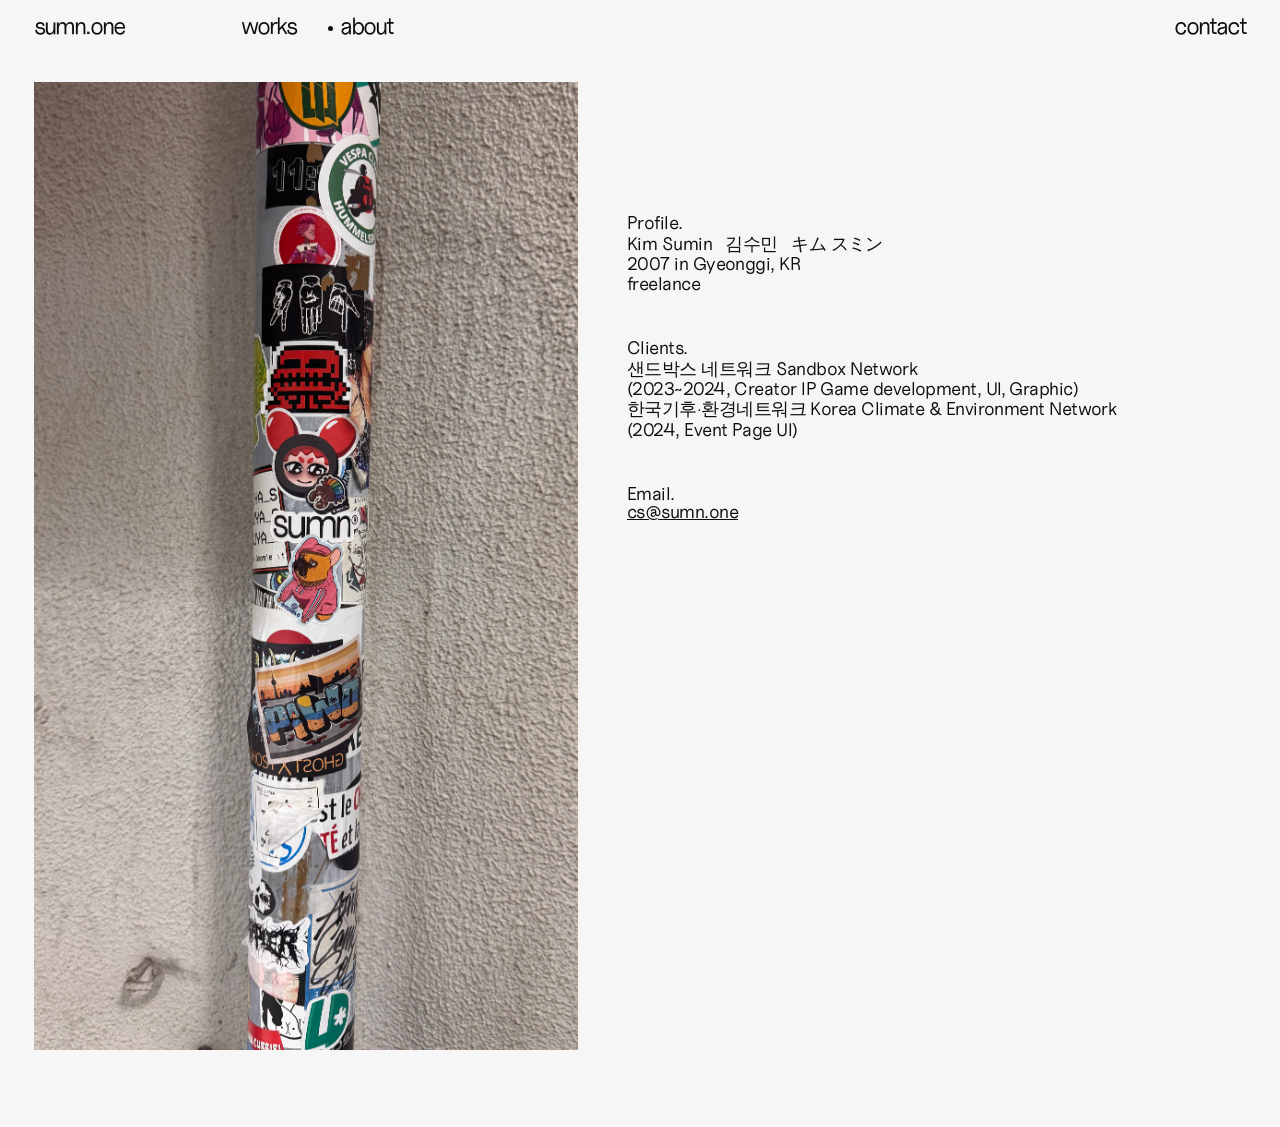
==== about.html @ 3164cabb "Update about mobile layout and project assets" ====
<!DOCTYPE html>
<html lang="ko">
  <head>
    <meta charset="UTF-8" />
    <meta name="viewport" content="width=device-width, initial-scale=1.0" />
    <title>SUMN About</title>
    <link rel="stylesheet" href="./styles.css" />
  </head>
  <body>
    <div class="page-shell page-about">
      <header class="site-header" aria-label="Primary">
        <a class="brand" href="./index.html">sumn.one</a>
        <nav class="primary-nav">
          <a class="nav-link nav-link-works" href="./index.html">works</a>
          <a class="nav-link nav-link-about nav-link-active" href="./about.html">
            <span class="nav-dot" aria-hidden="true"></span>
            about
          </a>
        </nav>
        <a class="contact-link" href="mailto:cs@sumn.one">contact</a>
      </header>

      <main class="page-main cover-layout about-main">
        <section class="image-column" aria-label="Selected work">
          <div class="cover-image-frame">
            <img
              class="cover-image"
              src="./EFC5D76B-B2CB-438F-B558-83E4182DD6EB.JPG"
              alt="A sticker-covered pole photographed against a textured wall"
            />
          </div>
        </section>

        <section class="info-column" aria-label="Profile details">
          <div class="info-block">
            <p>Profile.</p>
            <p>Kim Sumin &nbsp; 김수민 &nbsp; キム スミン</p>
            <p>2007 in Gyeonggi, KR</p>
            <p>freelance</p>
          </div>

          <div class="info-block">
            <p>Clients.</p>
            <p>샌드박스 네트워크 Sandbox Network</p>
            <p>(2023~2024, Creator IP Game development, UI, Graphic)</p>
            <p>한국기후·환경네트워크 Korea Climate &amp; Environment Network</p>
            <p>(2024, Event Page UI)</p>
          </div>

          <div class="info-block">
            <p>Email.</p>
            <a href="mailto:cs@sumn.one">cs@sumn.one</a>
          </div>
        </section>
      </main>
    </div>
  </body>
</html>
---- styles.css ----
:root {
  --page-bg: #f6f6f6;
  --page-text: #0e0e0e;
  --page-scale: 0.9;
  --edge-padding-scale: 0.75;
  --header-size: calc(clamp(1.15rem, 1.2rem + 0.7vw, 1.65rem) * var(--page-scale));
  --body-size: calc(clamp(1rem, 0.9rem + 0.45vw, 1.35rem) * var(--page-scale));
  --works-column-width: calc(37.8rem * var(--page-scale));
  --work-card-width: calc(clamp(20rem, 41vw, 52rem) * var(--page-scale));
  --work-card-gap: calc(2.0625rem * var(--page-scale) * 0.5);
  --work-card-caption-gap: calc(1.3125rem * var(--page-scale));
  --work-card-caption-size: calc(clamp(0.95rem, 1rem + 0.6vw, 1.3rem) * var(--page-scale));
  --cardit-gallery-gap: calc(clamp(1.8rem, 2.1vw, 2.15rem) * var(--page-scale));
  --content-gap: calc(clamp(3.25rem, 4.25vw, 3.8rem) * var(--page-scale));
  --page-padding-x: calc(clamp(1.25rem, 3.9vw, 3.75rem) * var(--page-scale) * var(--edge-padding-scale));
  --page-padding-top: calc(clamp(1rem, 2vw, 3rem) * var(--page-scale) * var(--edge-padding-scale));
  --page-padding-bottom: calc(clamp(4rem, 9vw, 8rem) * var(--page-scale) * var(--edge-padding-scale));
  --main-offset: calc(clamp(2rem, 4vw, 6rem) * var(--page-scale));
  --nav-gap: calc(clamp(1.5rem, 2.75vw, 4rem) * var(--page-scale));
  --nav-offset: calc(clamp(4rem, 10vw, 10rem) * var(--page-scale));
  --section-gap: calc(clamp(2.75rem, 4vw, 3.5rem) * var(--page-scale));
  --about-info-offset: calc(var(--works-column-width) * 0.245);
}

@font-face {
  font-family: "Uncut Sans";
  src: url("./Uncut-Sans-Regular.woff") format("woff");
  font-style: normal;
  font-weight: 200;
  font-display: swap;
}

* {
  box-sizing: border-box;
}

html {
  scroll-behavior: smooth;
  background: var(--page-bg);
}

body {
  margin: 0;
  background: var(--page-bg);
  color: var(--page-text);
  font-family: "Uncut Sans", "Helvetica Neue", Helvetica, Arial, sans-serif;
  width: max-content;
}

body.works-page-body {
  width: auto;
  min-width: 100%;
  overflow-x: hidden;
}

body.cardit-page-body {
  width: auto;
  min-width: 100%;
  overflow-x: hidden;
}

a {
  color: inherit;
}

.page-shell {
  display: inline-block;
  padding: var(--page-padding-top) var(--page-padding-x) var(--page-padding-bottom);
}

.page-shell.page-works {
  display: flex;
  flex-direction: column;
  width: 100%;
  min-width: 100%;
  align-items: stretch;
}

.page-shell.page-cardit {
  display: flex;
  flex-direction: column;
  width: 100%;
  min-width: 100%;
  align-items: stretch;
}

.site-header {
  display: grid;
  align-items: flex-start;
  grid-template-columns:
    max-content
    var(--nav-offset)
    max-content
    var(--nav-gap)
    max-content;
  width: max-content;
  font-size: var(--header-size);
  letter-spacing: -0.08em;
  line-height: 0.78;
}

.brand,
.contact-link,
.nav-link {
  text-decoration: none;
}

.primary-nav {
  display: contents;
}

.brand {
  grid-column: 1;
}

.nav-link {
  display: inline-flex;
  align-items: center;
  gap: 0.45rem;
}

.nav-link-about {
  grid-column: 5;
}

.nav-link-works {
  grid-column: 3;
}

.nav-link-active {
  font-weight: 400;
}

.nav-dot {
  width: 0.2em;
  height: 0.2em;
  border-radius: 999px;
  background: currentColor;
  transform: translateY(0.08em);
}

.contact-link {
  position: fixed;
  top: var(--page-padding-top);
  right: var(--page-padding-x);
  z-index: 10;
}

.page-main {
  width: max-content;
  margin-top: var(--main-offset);
}

.page-shell.page-works .page-main {
  width: 100%;
  max-width: none;
}

.page-shell.page-cardit .page-main {
  width: 100%;
  max-width: none;
}

.works-main {
  display: flex;
  flex: 1 1 auto;
  width: 100%;
  margin-top: var(--main-offset);
}

.cardit-main {
  width: 100%;
  margin-top: var(--main-offset);
}

.works-list {
  display: flex;
  flex: 1 1 auto;
  align-items: start;
  gap: var(--work-card-gap);
  width: 100%;
}

.work-card {
  flex: 1 1 0;
  min-width: 0;
}

.work-card-link {
  color: inherit;
  text-decoration: none;
}

.work-card-media {
  position: relative;
  width: 100%;
  aspect-ratio: 1328 / 799;
  overflow: hidden;
}

.work-card-media-placeholder {
  background: transparent;
}

.work-card-media-interactive {
  cursor: ew-resize;
  outline: none;
}

.work-card-media-interactive::before,
.work-card-media-interactive::after {
  content: "";
  position: absolute;
  top: 0;
  bottom: 0;
  width: 1px;
  background: rgba(255, 255, 255, 0.3);
  pointer-events: none;
}

.work-card-media-interactive::before {
  left: 33.3333%;
}

.work-card-media-interactive::after {
  left: 66.6666%;
}

.work-card-media-interactive:focus-visible {
  box-shadow: 0 0 0 2px #111;
}

.work-card-image {
  display: block;
  width: 100%;
  height: 100%;
  object-fit: cover;
}

.work-card-label {
  margin: var(--work-card-caption-gap) 0 0;
  font-size: var(--work-card-caption-size);
  letter-spacing: -0.08em;
  line-height: 0.78;
}

.cardit-gallery {
  display: flex;
  flex-direction: column;
  gap: var(--cardit-gallery-gap);
  width: 100%;
}

.cardit-frame {
  margin: 0;
  width: 100%;
}

.cardit-frame img {
  display: block;
  width: 100%;
  height: auto;
}

.works-layout {
  display: block;
}

.cover-layout {
  display: grid;
  align-items: start;
  column-gap: var(--content-gap);
  grid-template-columns: var(--works-column-width) max-content;
}

.works-column,
.image-column {
  width: var(--works-column-width);
}

.cover-image-frame {
  width: 100%;
  aspect-ratio: 1148 / 2041;
  overflow: hidden;
  background: #ddd5cd;
}

.cover-image {
  display: block;
  width: 100%;
  height: 100%;
  object-fit: cover;
}

.info-column {
  width: max-content;
  min-width: max-content;
  font-size: var(--body-size);
  letter-spacing: -0.03em;
  line-height: 0.99;
}

.about-main .info-column {
  margin-top: var(--about-info-offset);
}

.info-block + .info-block {
  margin-top: var(--section-gap);
}

.info-block p {
  margin: 0;
}

.info-block p + p {
  margin-top: 0.15rem;
}

.info-block a {
  text-decoration-thickness: 0.04em;
  text-underline-offset: 0.08em;
}

@media (max-width: 900px) {
  body {
    width: auto;
    overflow-x: hidden;
  }

  .site-header {
    display: flex;
    flex-wrap: wrap;
    gap: 1.25rem 1.5rem;
    width: auto;
  }

  .primary-nav {
    display: flex;
    gap: 1.5rem;
    order: 2;
    width: 100%;
  }

  .contact-link {
    position: static;
    margin-left: auto;
  }

  .page-main {
    width: auto;
    margin-top: clamp(2rem, 10vw, 4rem);
  }

  .page-shell.page-works {
    display: inline-block;
    width: auto;
  }

  .page-shell.page-cardit {
    display: inline-block;
    width: auto;
    min-width: 0;
  }

  .page-shell.page-about {
    display: block;
    width: auto;
    min-width: 0;
  }

  .works-main {
    display: block;
    margin-top: clamp(2rem, 10vw, 4rem);
  }

  .cardit-main {
    margin-top: clamp(2rem, 10vw, 4rem);
  }

  .works-list {
    display: flex;
    flex-direction: column;
    gap: clamp(2rem, 8vw, 3rem);
    width: auto;
  }

  .cover-layout {
    grid-template-columns: 1fr;
    row-gap: clamp(2rem, 8vw, 3rem);
  }

  .work-card,
  .works-column,
  .image-column,
  .info-column {
    width: 100%;
    max-width: 100%;
  }

  .info-column {
    min-width: 0;
  }

  .about-main .info-column {
    margin-top: 0;
  }
}

@media (max-width: 520px) {
  .primary-nav {
    flex-wrap: wrap;
    gap: 1rem 1.75rem;
  }

  .site-header {
    line-height: 0.9;
  }

  .info-column {
    letter-spacing: -0.04em;
  }
}
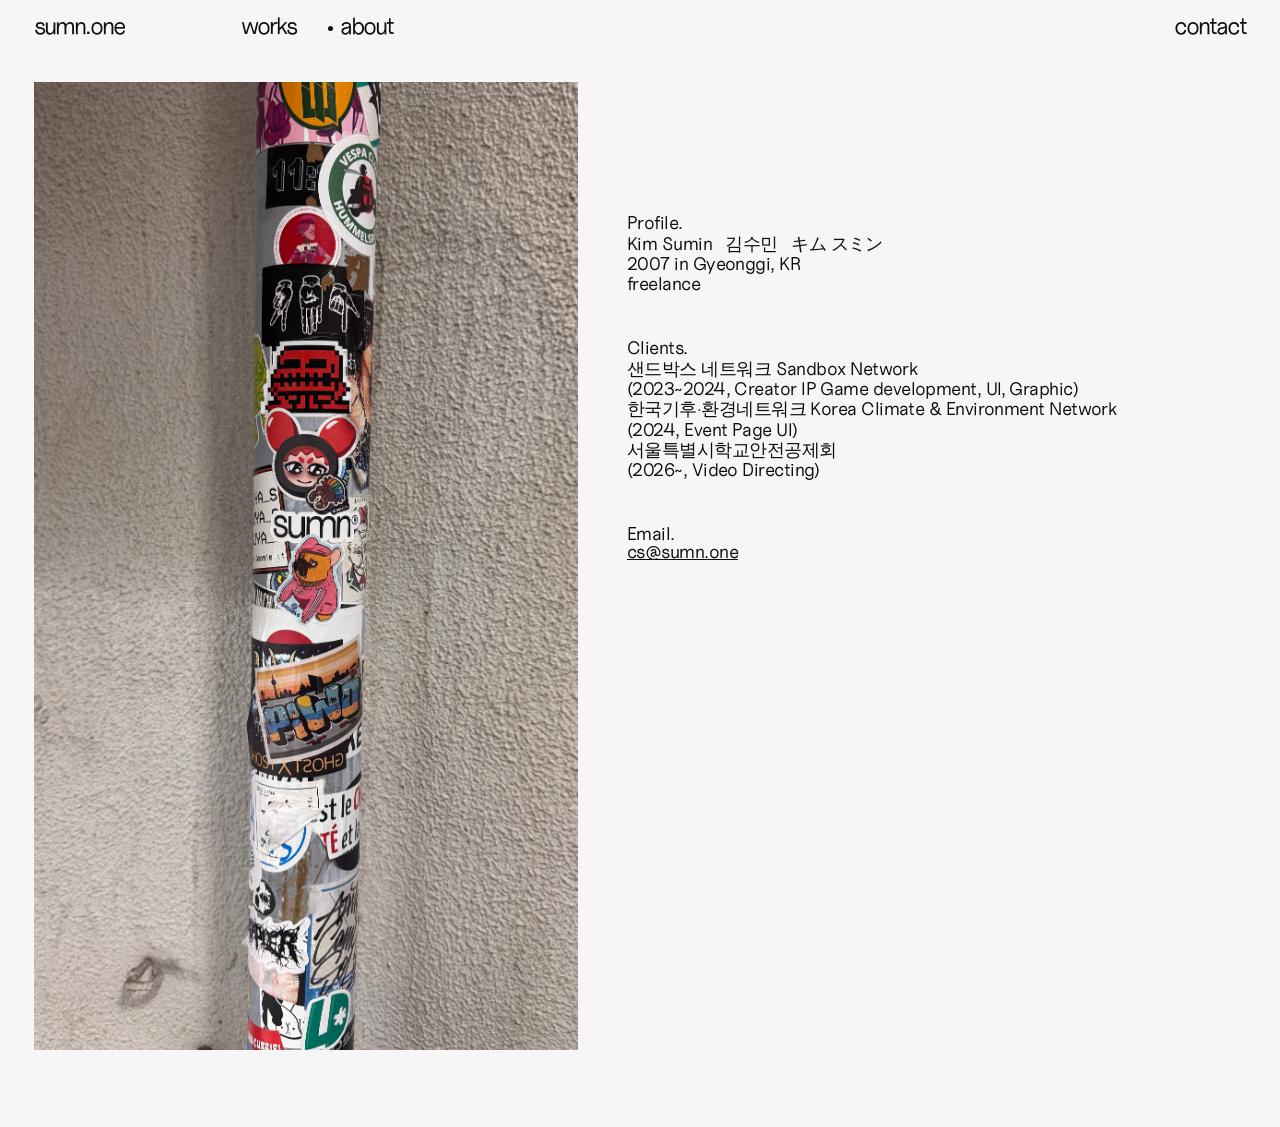
==== commit 4d2fbd8c: "Update client list and Cardit link" ====
--- a/about.html
+++ b/about.html
@@ -45,6 +45,8 @@
             <p>(2023~2024, Creator IP Game development, UI, Graphic)</p>
             <p>한국기후·환경네트워크 Korea Climate &amp; Environment Network</p>
             <p>(2024, Event Page UI)</p>
+            <p>서울특별시학교안전공제회</p>
+            <p>(2026~, Video Directing)</p>
           </div>
 
           <div class="info-block">
--- a/styles.css
+++ b/styles.css
@@ -173,6 +173,16 @@
   margin-top: var(--main-offset);
 }
 
+.cardit-project-link {
+  display: inline-block;
+  margin: 0 0 var(--cardit-gallery-gap);
+  font-size: var(--work-card-caption-size);
+  letter-spacing: -0.08em;
+  line-height: 0.78;
+  text-decoration-thickness: 0.04em;
+  text-underline-offset: 0.08em;
+}
+
 .works-list {
   display: flex;
   flex: 1 1 auto;
@@ -262,6 +272,12 @@
   height: auto;
 }
 
+.cardit-frame video {
+  display: block;
+  width: 100%;
+  height: auto;
+}
+
 .works-layout {
   display: block;
 }
@@ -384,6 +400,10 @@
     width: auto;
   }
 
+  .cardit-gallery {
+    gap: calc(var(--cardit-gallery-gap) * 0.3);
+  }
+
   .cover-layout {
     grid-template-columns: 1fr;
     row-gap: clamp(2rem, 8vw, 3rem);
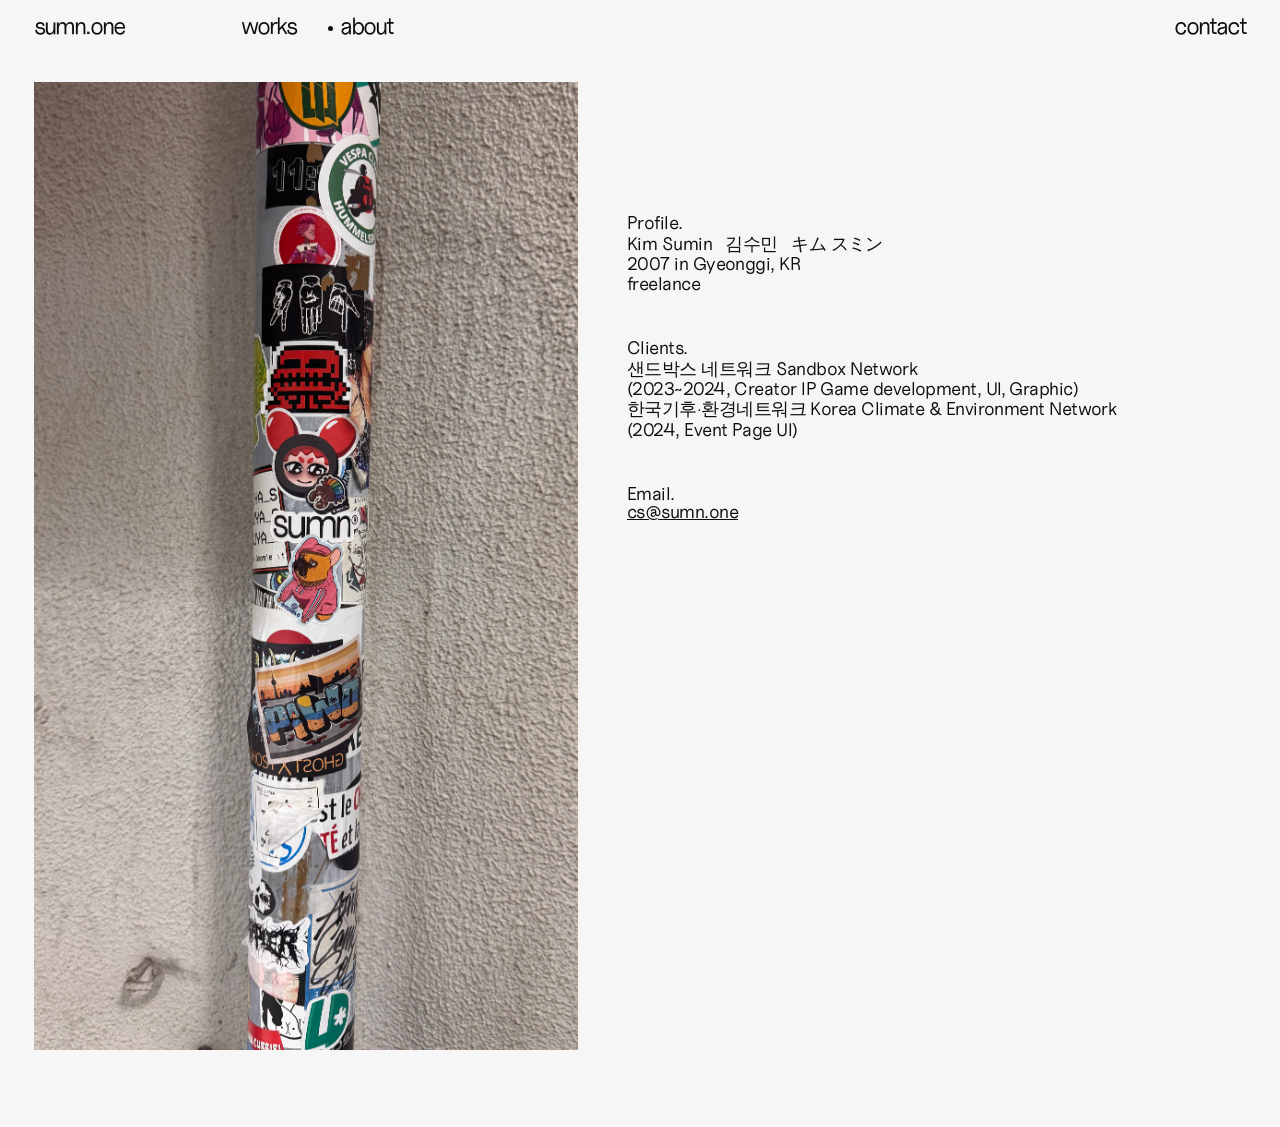
==== commit e5703367: "Remove Seoul safety client entry" ====
--- a/about.html
+++ b/about.html
@@ -45,8 +45,6 @@
             <p>(2023~2024, Creator IP Game development, UI, Graphic)</p>
             <p>한국기후·환경네트워크 Korea Climate &amp; Environment Network</p>
             <p>(2024, Event Page UI)</p>
-            <p>서울특별시학교안전공제회</p>
-            <p>(2026~, Video Directing)</p>
           </div>
 
           <div class="info-block">
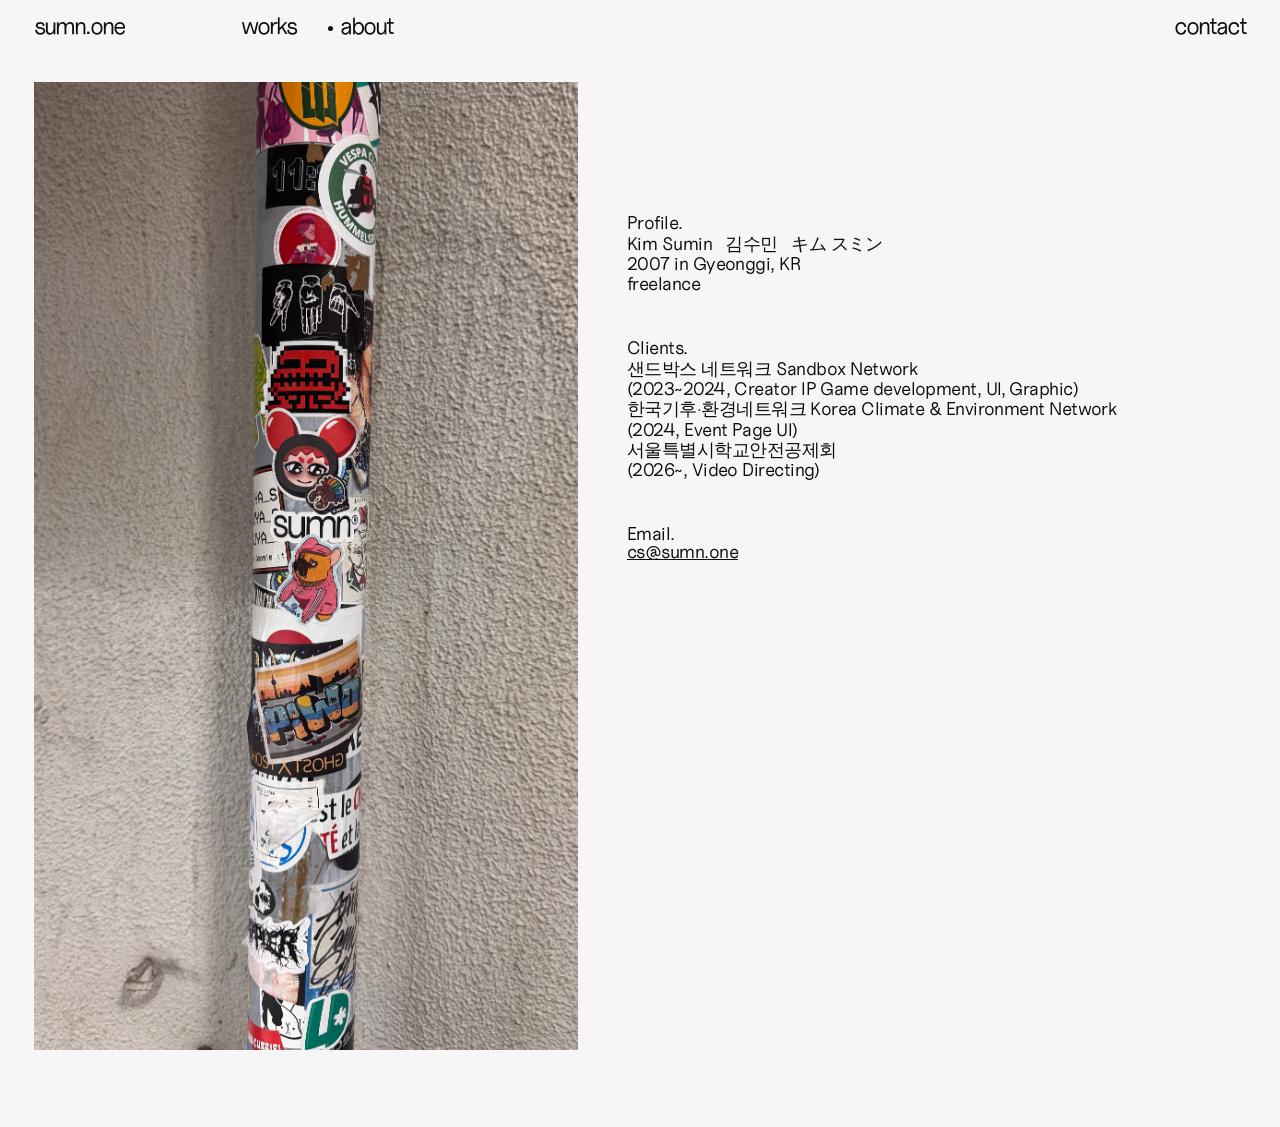
==== commit 8fde87d8: "Update about clients and remove Cardit link" ====
--- a/about.html
+++ b/about.html
@@ -45,6 +45,8 @@
             <p>(2023~2024, Creator IP Game development, UI, Graphic)</p>
             <p>한국기후·환경네트워크 Korea Climate &amp; Environment Network</p>
             <p>(2024, Event Page UI)</p>
+            <p>서울특별시학교안전공제회</p>
+            <p>(2026~, Video Directing)</p>
           </div>
 
           <div class="info-block">
--- a/styles.css
+++ b/styles.css
@@ -173,16 +173,6 @@
   margin-top: var(--main-offset);
 }
 
-.cardit-project-link {
-  display: inline-block;
-  margin: 0 0 var(--cardit-gallery-gap);
-  font-size: var(--work-card-caption-size);
-  letter-spacing: -0.08em;
-  line-height: 0.78;
-  text-decoration-thickness: 0.04em;
-  text-underline-offset: 0.08em;
-}
-
 .works-list {
   display: flex;
   flex: 1 1 auto;
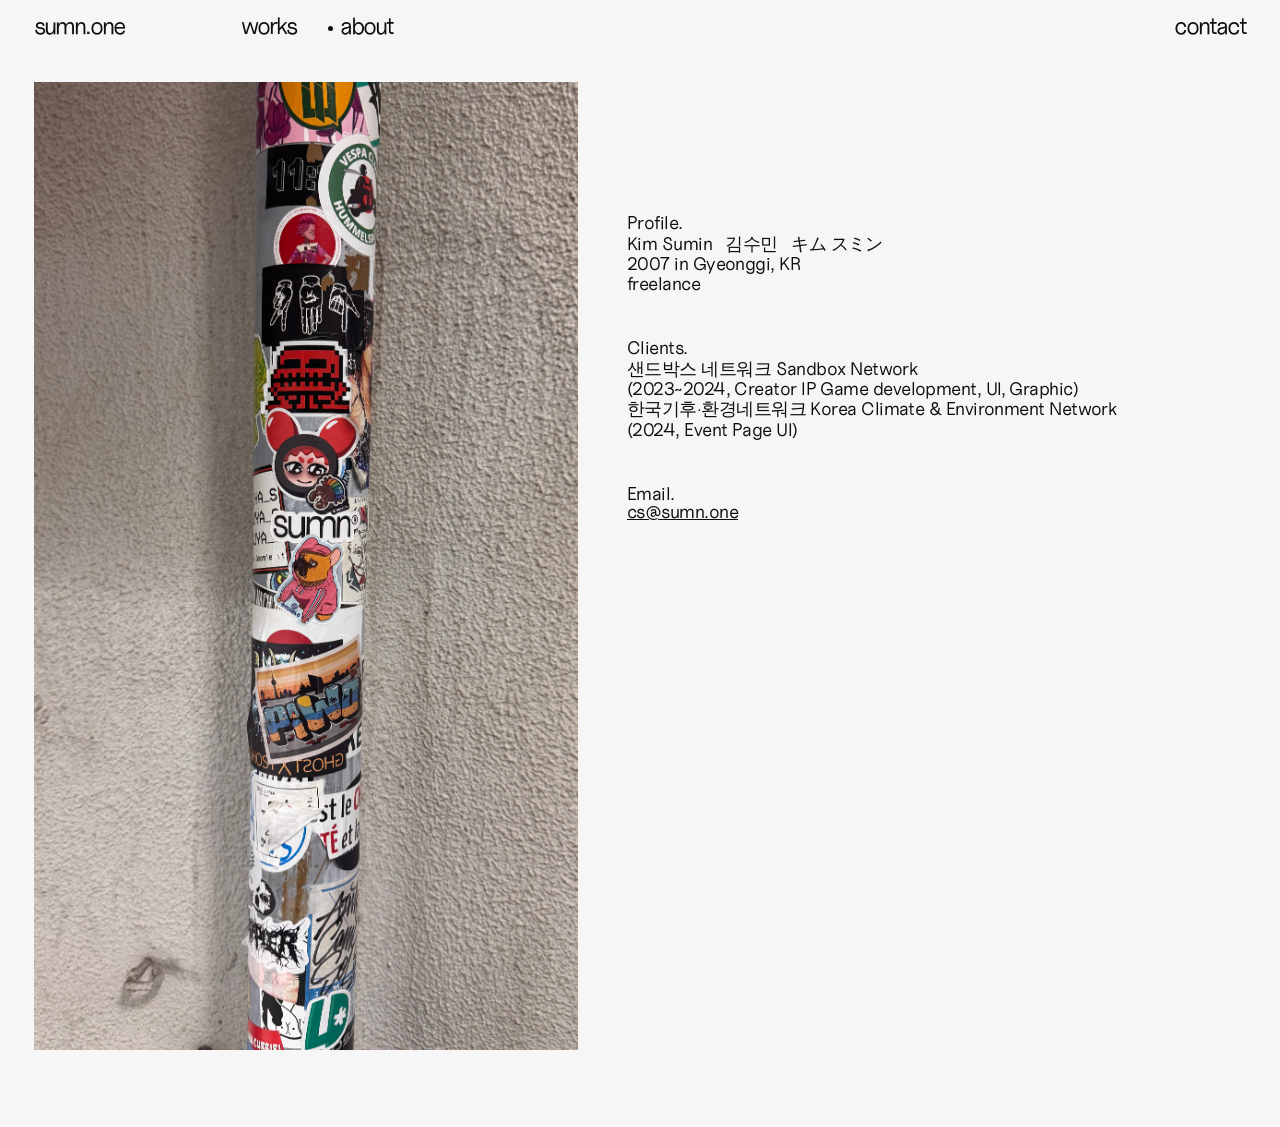
==== commit c7c18539: "Remove safety association client" ====
--- a/about.html
+++ b/about.html
@@ -45,8 +45,6 @@
             <p>(2023~2024, Creator IP Game development, UI, Graphic)</p>
             <p>한국기후·환경네트워크 Korea Climate &amp; Environment Network</p>
             <p>(2024, Event Page UI)</p>
-            <p>서울특별시학교안전공제회</p>
-            <p>(2026~, Video Directing)</p>
           </div>
 
           <div class="info-block">
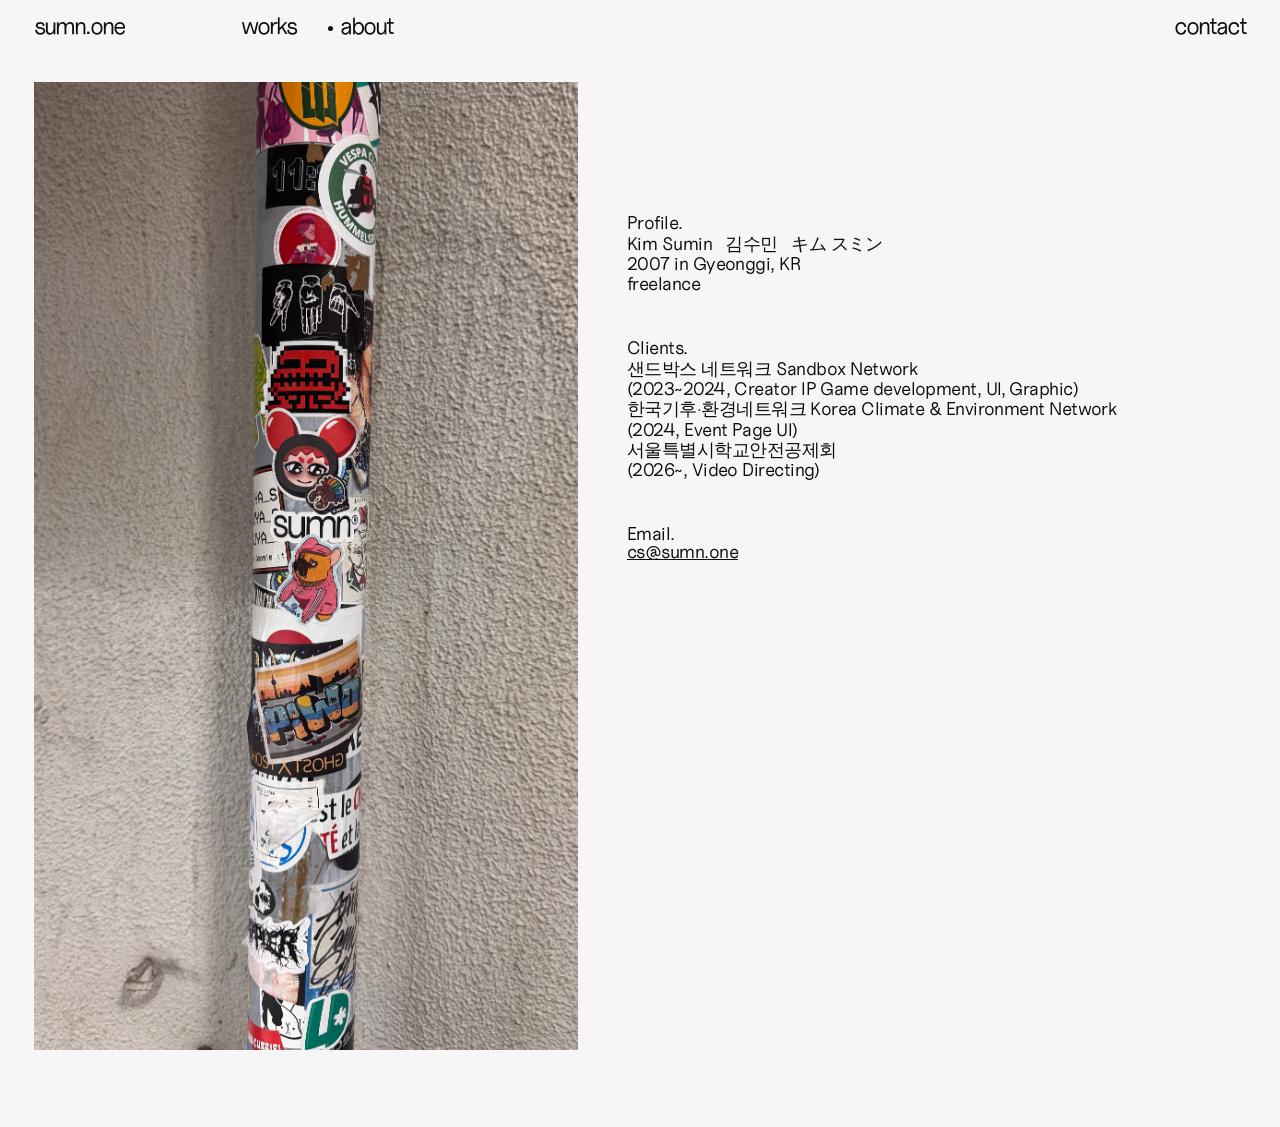
==== commit bfa028ce: "Restore safety association client" ====
--- a/about.html
+++ b/about.html
@@ -45,6 +45,8 @@
             <p>(2023~2024, Creator IP Game development, UI, Graphic)</p>
             <p>한국기후·환경네트워크 Korea Climate &amp; Environment Network</p>
             <p>(2024, Event Page UI)</p>
+            <p>서울특별시학교안전공제회</p>
+            <p>(2026~, Video Directing)</p>
           </div>
 
           <div class="info-block">
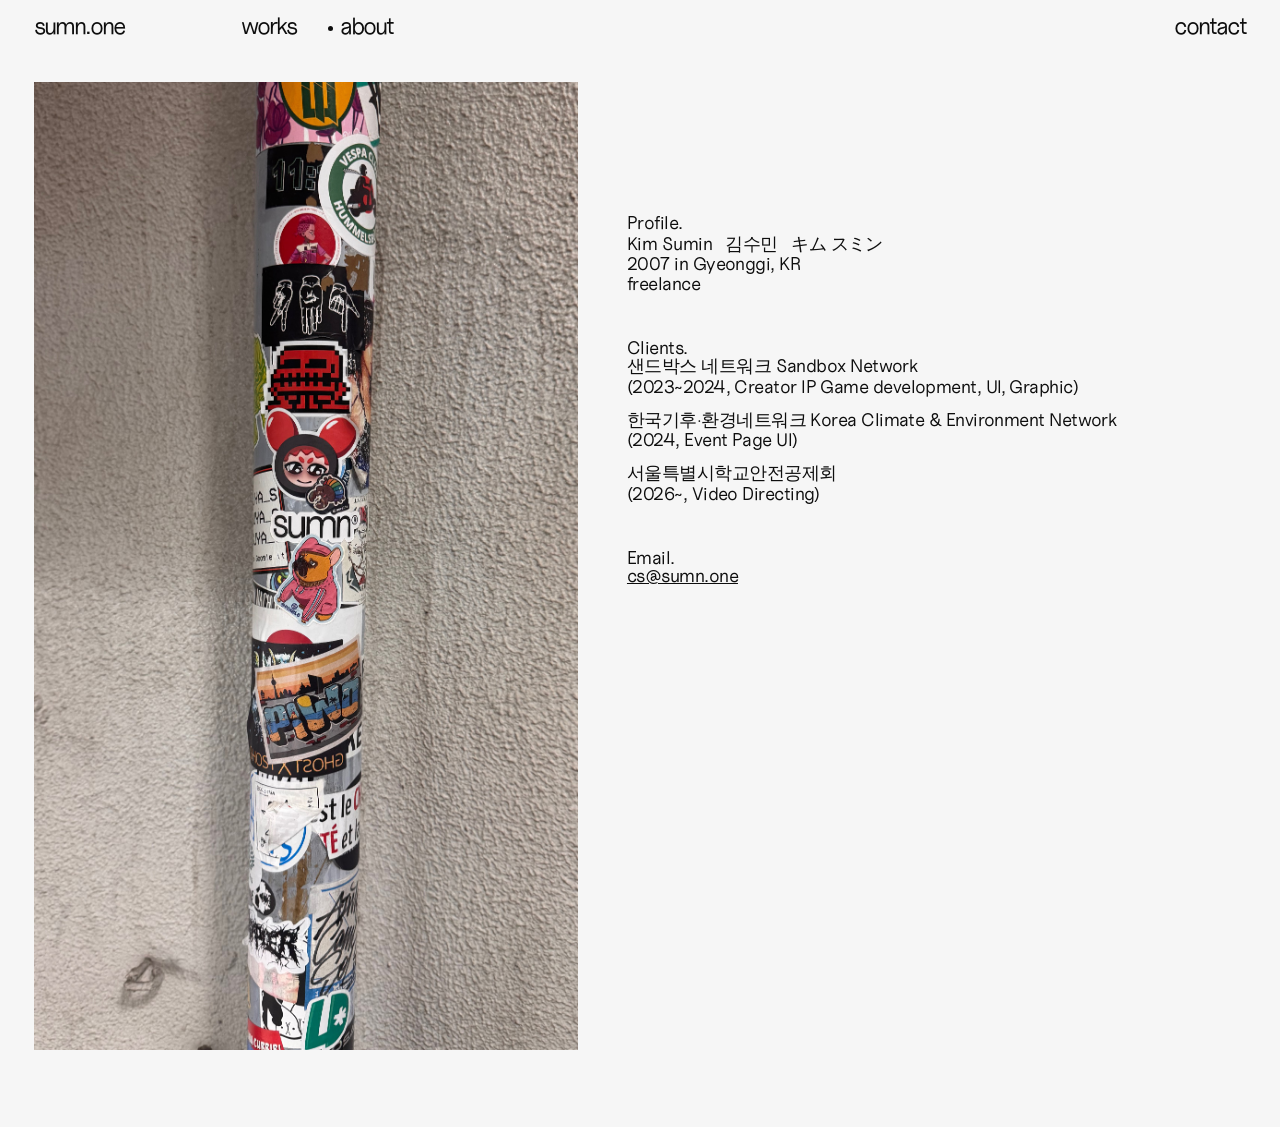
==== commit 21efa469: "Adjust client spacing" ====
--- a/about.html
+++ b/about.html
@@ -39,14 +39,20 @@
             <p>freelance</p>
           </div>
 
-          <div class="info-block">
-            <p>Clients.</p>
-            <p>샌드박스 네트워크 Sandbox Network</p>
-            <p>(2023~2024, Creator IP Game development, UI, Graphic)</p>
-            <p>한국기후·환경네트워크 Korea Climate &amp; Environment Network</p>
-            <p>(2024, Event Page UI)</p>
-            <p>서울특별시학교안전공제회</p>
-            <p>(2026~, Video Directing)</p>
+          <div class="info-block clients-block">
+            <p class="clients-title">Clients.</p>
+            <div class="client-entry">
+              <p>샌드박스 네트워크 Sandbox Network</p>
+              <p>(2023~2024, Creator IP Game development, UI, Graphic)</p>
+            </div>
+            <div class="client-entry">
+              <p>한국기후·환경네트워크 Korea Climate &amp; Environment Network</p>
+              <p>(2024, Event Page UI)</p>
+            </div>
+            <div class="client-entry">
+              <p>서울특별시학교안전공제회</p>
+              <p>(2026~, Video Directing)</p>
+            </div>
           </div>
 
           <div class="info-block">
--- a/styles.css
+++ b/styles.css
@@ -322,6 +322,14 @@
   margin-top: 0.15rem;
 }
 
+.clients-title {
+  margin-bottom: 0.95rem;
+}
+
+.client-entry + .client-entry {
+  margin-top: 0.95rem;
+}
+
 .info-block a {
   text-decoration-thickness: 0.04em;
   text-underline-offset: 0.08em;
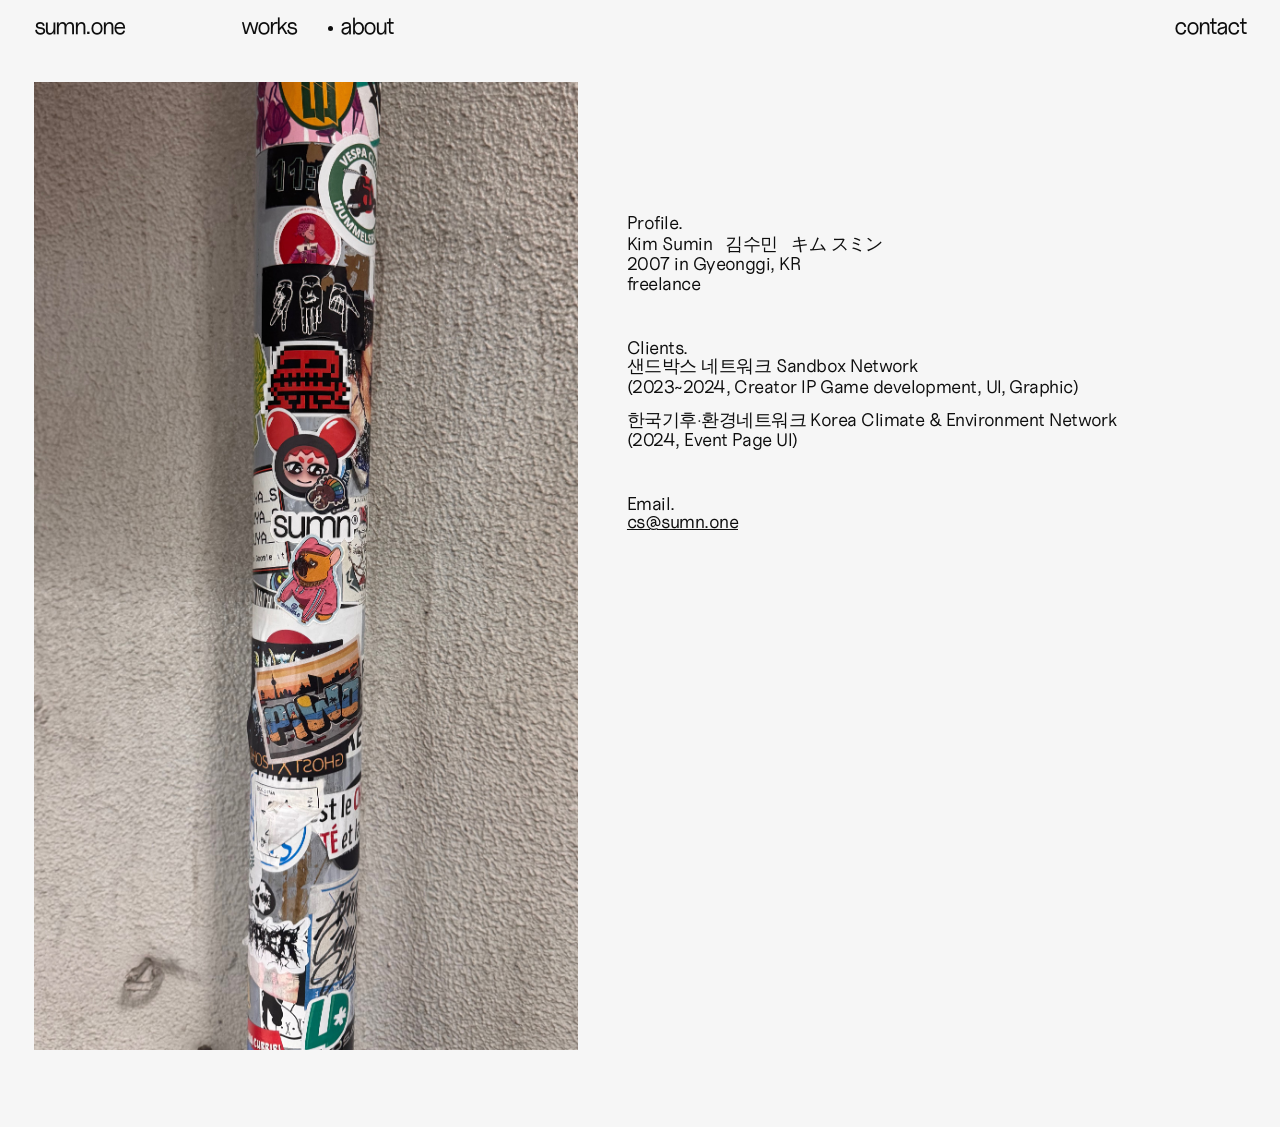
==== commit 4653be51: "Remove Cardit work and safety client" ====
--- a/about.html
+++ b/about.html
@@ -49,10 +49,6 @@
               <p>한국기후·환경네트워크 Korea Climate &amp; Environment Network</p>
               <p>(2024, Event Page UI)</p>
             </div>
-            <div class="client-entry">
-              <p>서울특별시학교안전공제회</p>
-              <p>(2026~, Video Directing)</p>
-            </div>
           </div>
 
           <div class="info-block">
